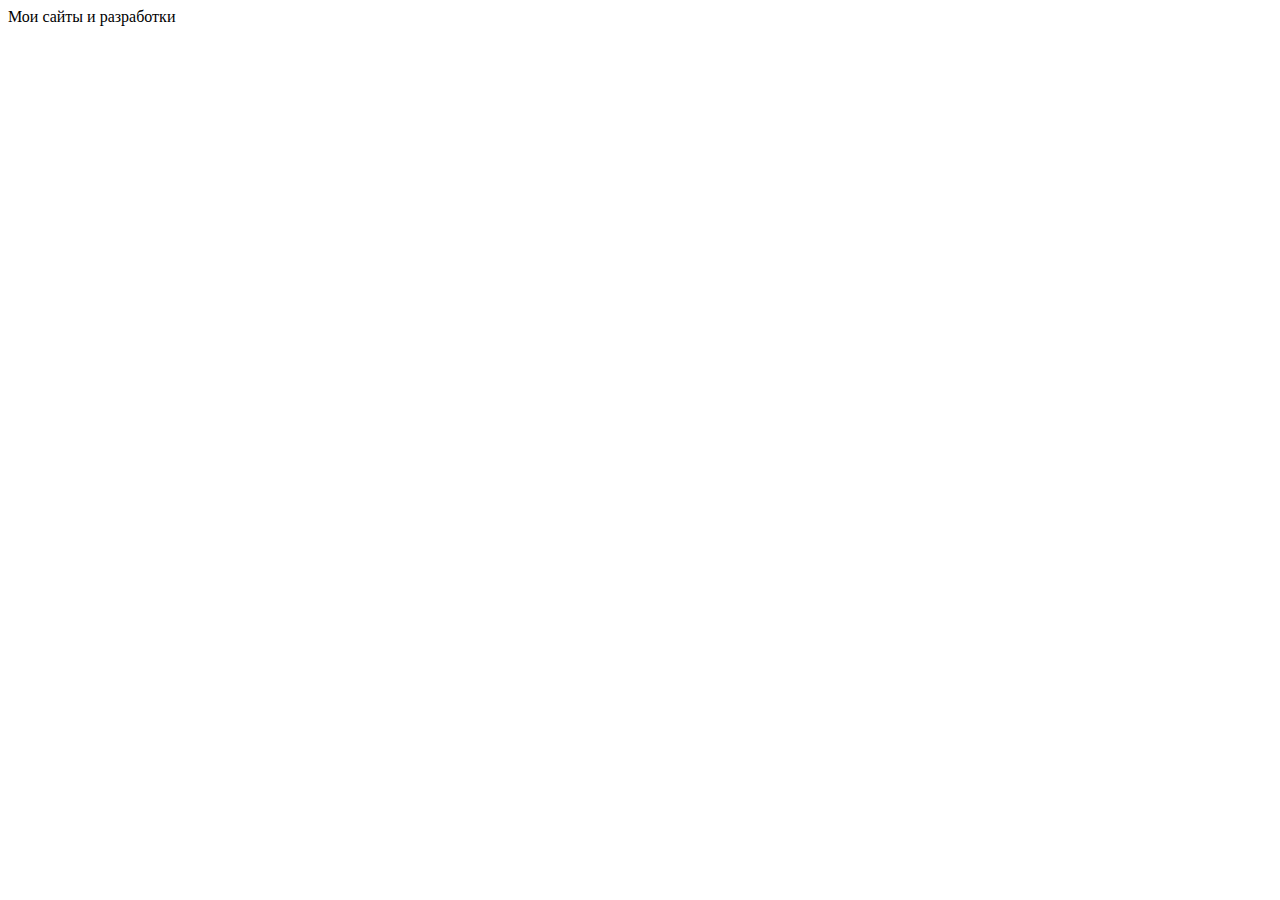
==== index.html @ 935ac65c "1" ====
<!DOCTYPE html>
<html lang="en">

<head>
    <meta charset="UTF-8">
    <meta name="viewport" content="width=device-width, initial-scale=1.0">
    <title>Document</title>
</head>

<body>
    <div class="main-title">Мои сайты и разработки</div>
    <div class="porfolio"></div>
</body>

</html>
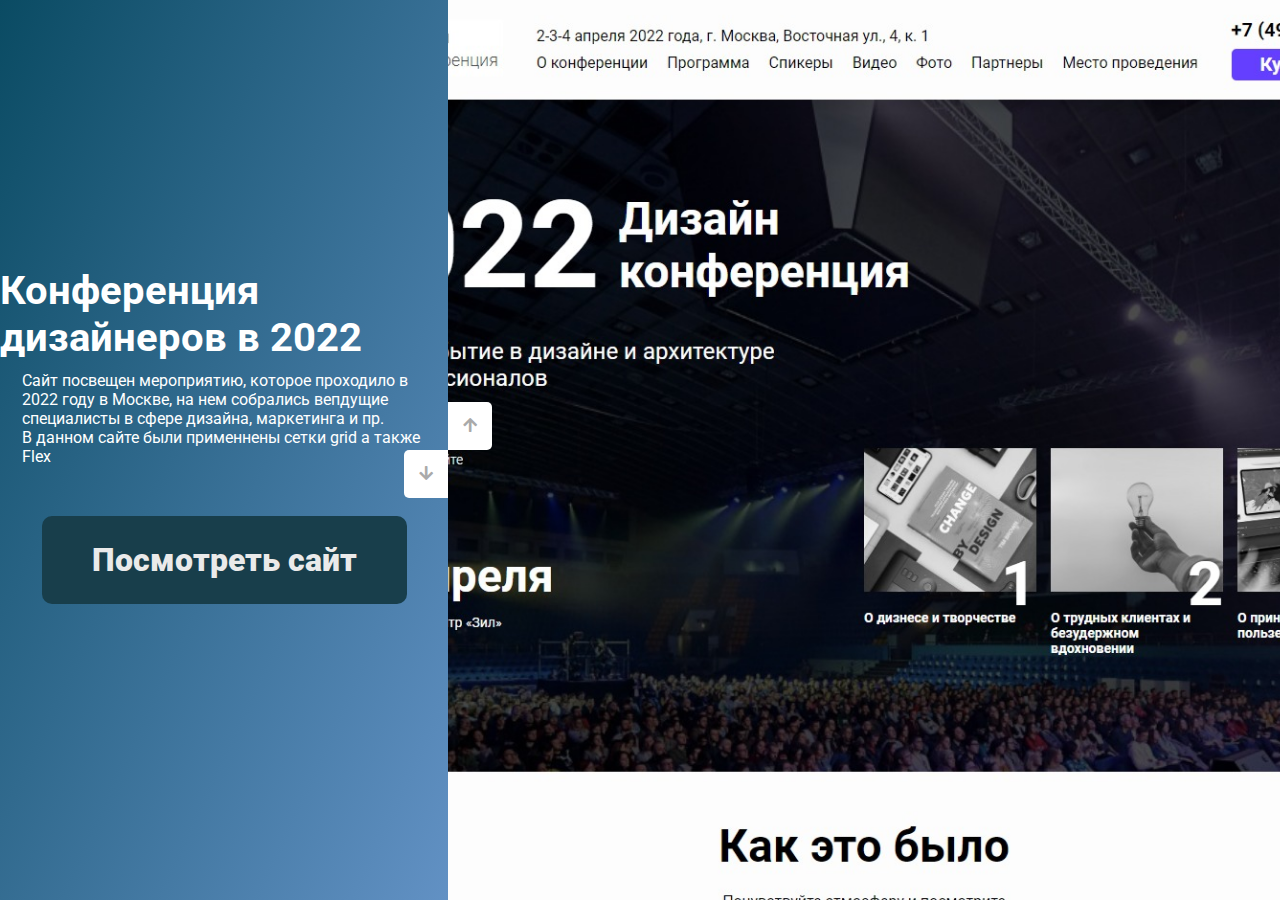
==== commit 25f22ab1: "1" ====
--- a/index.html
+++ b/index.html
@@ -4,12 +4,62 @@
 <head>
     <meta charset="UTF-8">
     <meta name="viewport" content="width=device-width, initial-scale=1.0">
+    <link rel="stylesheet" href="style.css">
+    <link rel="stylesheet" href="https://cdnjs.cloudflare.com/ajax/libs/font-awesome/5.15.1/css/all.min.css" />
     <title>Document</title>
 </head>
 
 <body>
-    <div class="main-title">Мои сайты и разработки</div>
-    <div class="porfolio"></div>
+    <div class="container">
+        <div class="sidebar">
+          <div style="background: linear-gradient(115deg, #8fabd6, #8ca3e2)">
+            <h1>Premium Car</h1>
+            <p>Сайт посвещен одному человеку, авто и мото любителю. На сайте представлены как и его статьи так и статьи его коллег. 
+                <br>В данном сайте были применнены сетки grid а также Flex  </p>
+
+                <a href="car/"><div class="btn"> Посмотреть сайт</div></a>
+
+          </div>
+
+          <div style="background: linear-gradient(115deg, #0a4b63, #6291c4)">
+            <h1>Конференция дизайнеров в 2022</h1>
+            <p>Сайт посвещен мероприятию, которое проходило в 2022 году в Москве, на нем собрались вепдущие специалисты в сфере дизайна, маркетинга и пр. 
+                <br>В данном сайте были применнены сетки grid а также Flex  </p>
+
+                <a href="confer/"><div class="btn"> Посмотреть сайт</div></a>
+
+          </div>
+          
+        </div>
+    
+        <div class="main-slide"> 
+                 <div
+          style="background-image: url('img/confer.jpg');">
+      </div>
+          <div
+          style="background-image: url('img/premium.jpg');">
+      </div>
+
+
+          
+    
+        </div>
+    
+    
+    
+        <div class="controls">
+          <button class="down-button">
+            <i class="fas fa-arrow-down"></i>
+          </button>
+          <button class="up-button">
+            <i class="fas fa-arrow-up"></i>
+          </button>
+        </div>
+      </div>
+    
+      <script src="app.js"></script>
 </body>
 
-</html>+</html>
+
+
--- a/style.css
+++ b/style.css
@@ -0,0 +1,118 @@
+@import url("https://fonts.googleapis.com/css?family=Roboto&display=swap");
+
+* {
+  box-sizing: border-box;
+  margin: 0;
+  padding: 0;
+}
+
+body {
+  font-family: "Roboto", sans-serif;
+  height: 100vh;
+}
+
+p {
+  width: 90%;
+}
+
+.container {
+  position: relative;
+  overflow: hidden;
+  width: 100vw;
+  height: 100vh;
+}
+
+.sidebar {
+  height: 100%;
+  width: 35%;
+  position: absolute;
+  top: 0;
+  left: 0;
+  transition: transform 0.5s ease-in-out;
+}
+
+.sidebar>div {
+  height: 100%;
+  width: 100%;
+  display: flex;
+  flex-direction: column;
+  align-items: center;
+  justify-content: center;
+  color: #fff;
+}
+
+.sidebar h1 {
+  font-size: 40px;
+  margin-bottom: 10px;
+  margin-top: -30px;
+}
+
+.main-slide {
+  height: 100%;
+  position: absolute;
+  top: 0;
+  left: 35%;
+  width: 65%;
+  transition: transform 0.5s ease-in-out;
+}
+
+.main-slide>div {
+  background-repeat: no-repeat;
+  background-size: cover;
+  background-position: center center;
+  height: 100%;
+  width: 100%;
+}
+
+button {
+  background-color: #fff;
+  border: none;
+  color: #aaa;
+  cursor: pointer;
+  font-size: 16px;
+  padding: 15px;
+}
+
+button:hover {
+  color: #222;
+}
+
+button:focus {
+  outline: none;
+}
+
+.container .controls button {
+  position: absolute;
+  left: 35%;
+  top: 50%;
+  z-index: 100;
+}
+
+.container .controls .down-button {
+  transform: translateX(-100%);
+  border-top-left-radius: 5px;
+  border-bottom-left-radius: 5px;
+}
+
+.container .controls .up-button {
+  transform: translateY(-100%);
+  border-top-right-radius: 5px;
+  border-bottom-right-radius: 5px;
+}
+
+
+.btn {
+  padding: 25px 50px;
+  background: #183e4b;
+  font-size: 32px;
+  font-weight: 900;
+  border-radius: 10px;
+  margin-top: 50px;
+}
+.btn:hover {
+box-shadow: 0px 0px 50px 0px #8ba0a4;
+}
+a{
+  color: #eaeaea;
+  text-decoration: none;
+}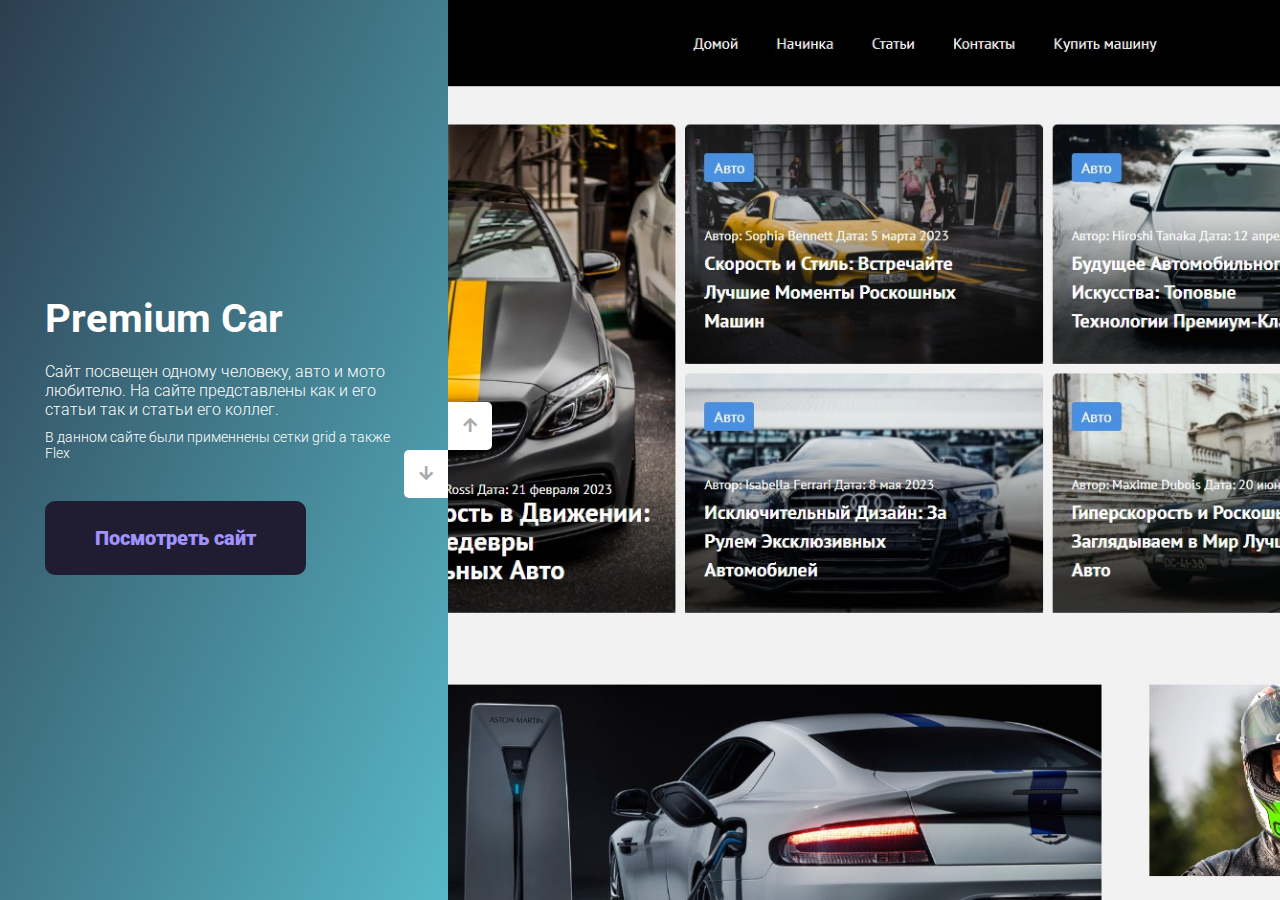
==== commit 961196b6: "1" ====
--- a/index.html
+++ b/index.html
@@ -12,54 +12,66 @@
 <body>
     <div class="container">
         <div class="sidebar">
-          <div style="background: linear-gradient(115deg, #8fabd6, #8ca3e2)">
-            <h1>Premium Car</h1>
-            <p>Сайт посвещен одному человеку, авто и мото любителю. На сайте представлены как и его статьи так и статьи его коллег. 
-                <br>В данном сайте были применнены сетки grid а также Flex  </p>
 
-                <a href="car/"><div class="btn"> Посмотреть сайт</div></a>
+            <div style="background: linear-gradient(115deg, #1e1e1f, #636158, #161617);">
+                <div class="site">
+                    <h1>Конференция дизайнеров в 2022</h1>
+                    <div class="site-dist">Сайт посвещен мероприятию, которое проходило в 2022 году в Москве, на нем
+                        собрались ведущие специалисты в сфере дизайна, маркетинга и рекламы.</div>
+                    <div class="site-tech">В данном сайте были применнены сетки grid а также Flex, а так же придумана и
+                        разработа мобильная и планшетная версия </div>
+                    </p>
 
-          </div>
+                    <a href="car/">
+                        <div class="btn"> Посмотреть сайт</div>
+                    </a>
+                </div>
+            </div>
 
-          <div style="background: linear-gradient(115deg, #0a4b63, #6291c4)">
-            <h1>Конференция дизайнеров в 2022</h1>
-            <p>Сайт посвещен мероприятию, которое проходило в 2022 году в Москве, на нем собрались вепдущие специалисты в сфере дизайна, маркетинга и пр. 
-                <br>В данном сайте были применнены сетки grid а также Flex  </p>
+            <div style="background: linear-gradient(115deg, #2c3e50, #58b8c7);">
+                <div class="site">
+                    <h1>Premium Car</h1>
+                    <div class="site-dist">Сайт посвещен одному человеку, авто и мото любителю. На сайте представлены
+                        как и его статьи так и
+                        статьи его коллег.</div>
+                    <div class="site-tech">В данном сайте были применнены сетки grid а также Flex</div>
+                    </p>
 
-                <a href="confer/"><div class="btn"> Посмотреть сайт</div></a>
-
-          </div>
-          
-        </div>
-    
-        <div class="main-slide"> 
-                 <div
-          style="background-image: url('img/confer.jpg');">
-      </div>
-          <div
-          style="background-image: url('img/premium.jpg');">
-      </div>
+                    <a href="car/">
+                        <div class="btn"> Посмотреть сайт</div>
+                    </a>
+                </div>
+            </div>
 
 
-          
-    
+
+
+
         </div>
-    
-    
-    
+
+        <div class="main-slide"> 
+            <div style="background-image: url('img/premium.jpg');"></div>
+            <div style="background-image: url('img/confer.jpg');"></div>
+           
+
+
+
+
+        </div>
+
+
+
         <div class="controls">
-          <button class="down-button">
-            <i class="fas fa-arrow-down"></i>
-          </button>
-          <button class="up-button">
-            <i class="fas fa-arrow-up"></i>
-          </button>
+            <button class="down-button">
+                <i class="fas fa-arrow-down"></i>
+            </button>
+            <button class="up-button">
+                <i class="fas fa-arrow-up"></i>
+            </button>
         </div>
-      </div>
-    
-      <script src="app.js"></script>
+    </div>
+
+    <script src="app.js"></script>
 </body>
 
-</html>
-
-
+</html>--- a/style.css
+++ b/style.css
@@ -103,16 +103,36 @@
 
 .btn {
   padding: 25px 50px;
-  background: #183e4b;
-  font-size: 32px;
+  background: #201d33;
+  font-size: 20px;
   font-weight: 900;
   border-radius: 10px;
-  margin-top: 50px;
+  margin-top: 20px;
 }
 .btn:hover {
-box-shadow: 0px 0px 50px 0px #8ba0a4;
+box-shadow: 0px 0px 50px 0px #8076cc;
 }
 a{
-  color: #eaeaea;
+  color:  #a093ff;
   text-decoration: none;
+}
+
+
+.site{
+  width: 80%;
+  margin: 0 auto;
+  display: flex;
+  flex-direction: column;
+  align-items: start;
+  gap: 10px;
+}
+.site h1{
+  text-align: center;
+}
+.site-dist, .site-tech {
+  font-size: 16px;
+  font-weight: 300;
+}
+.site-tech{
+  font-size: 14px;
 }